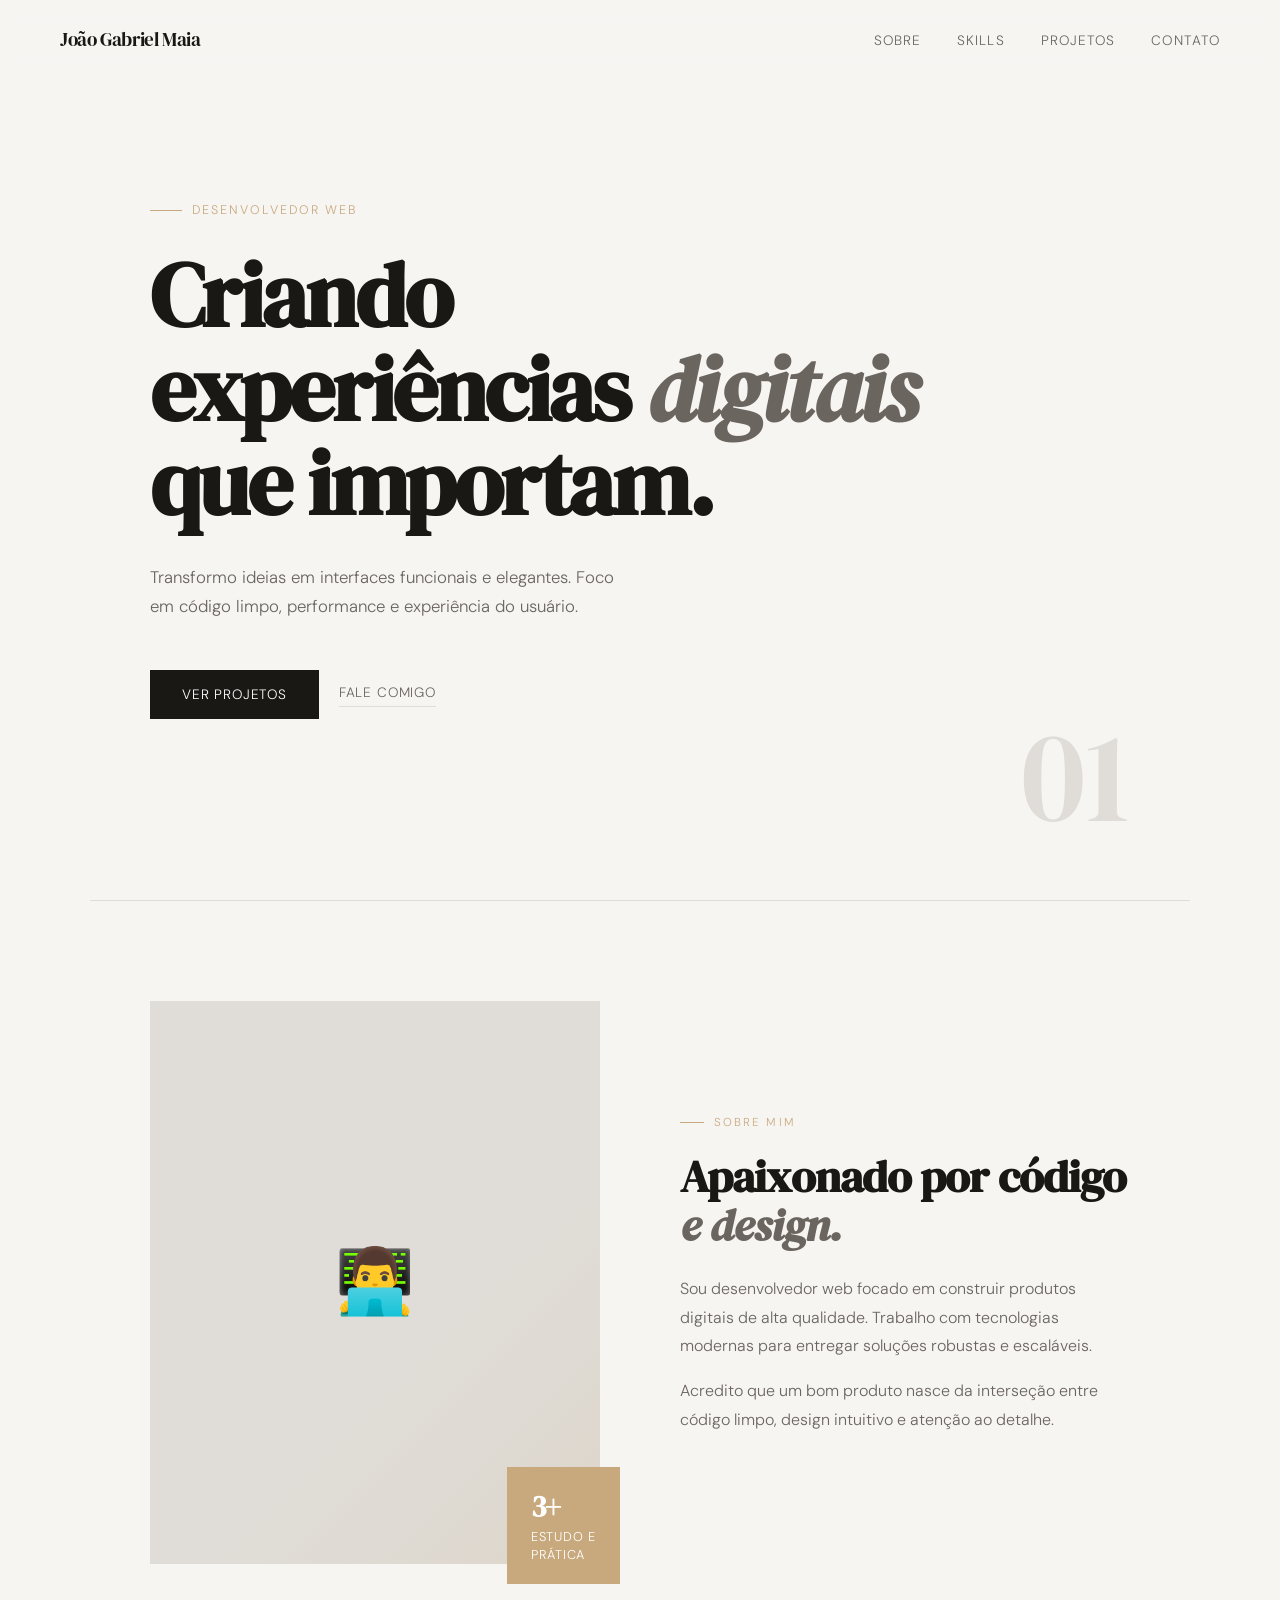
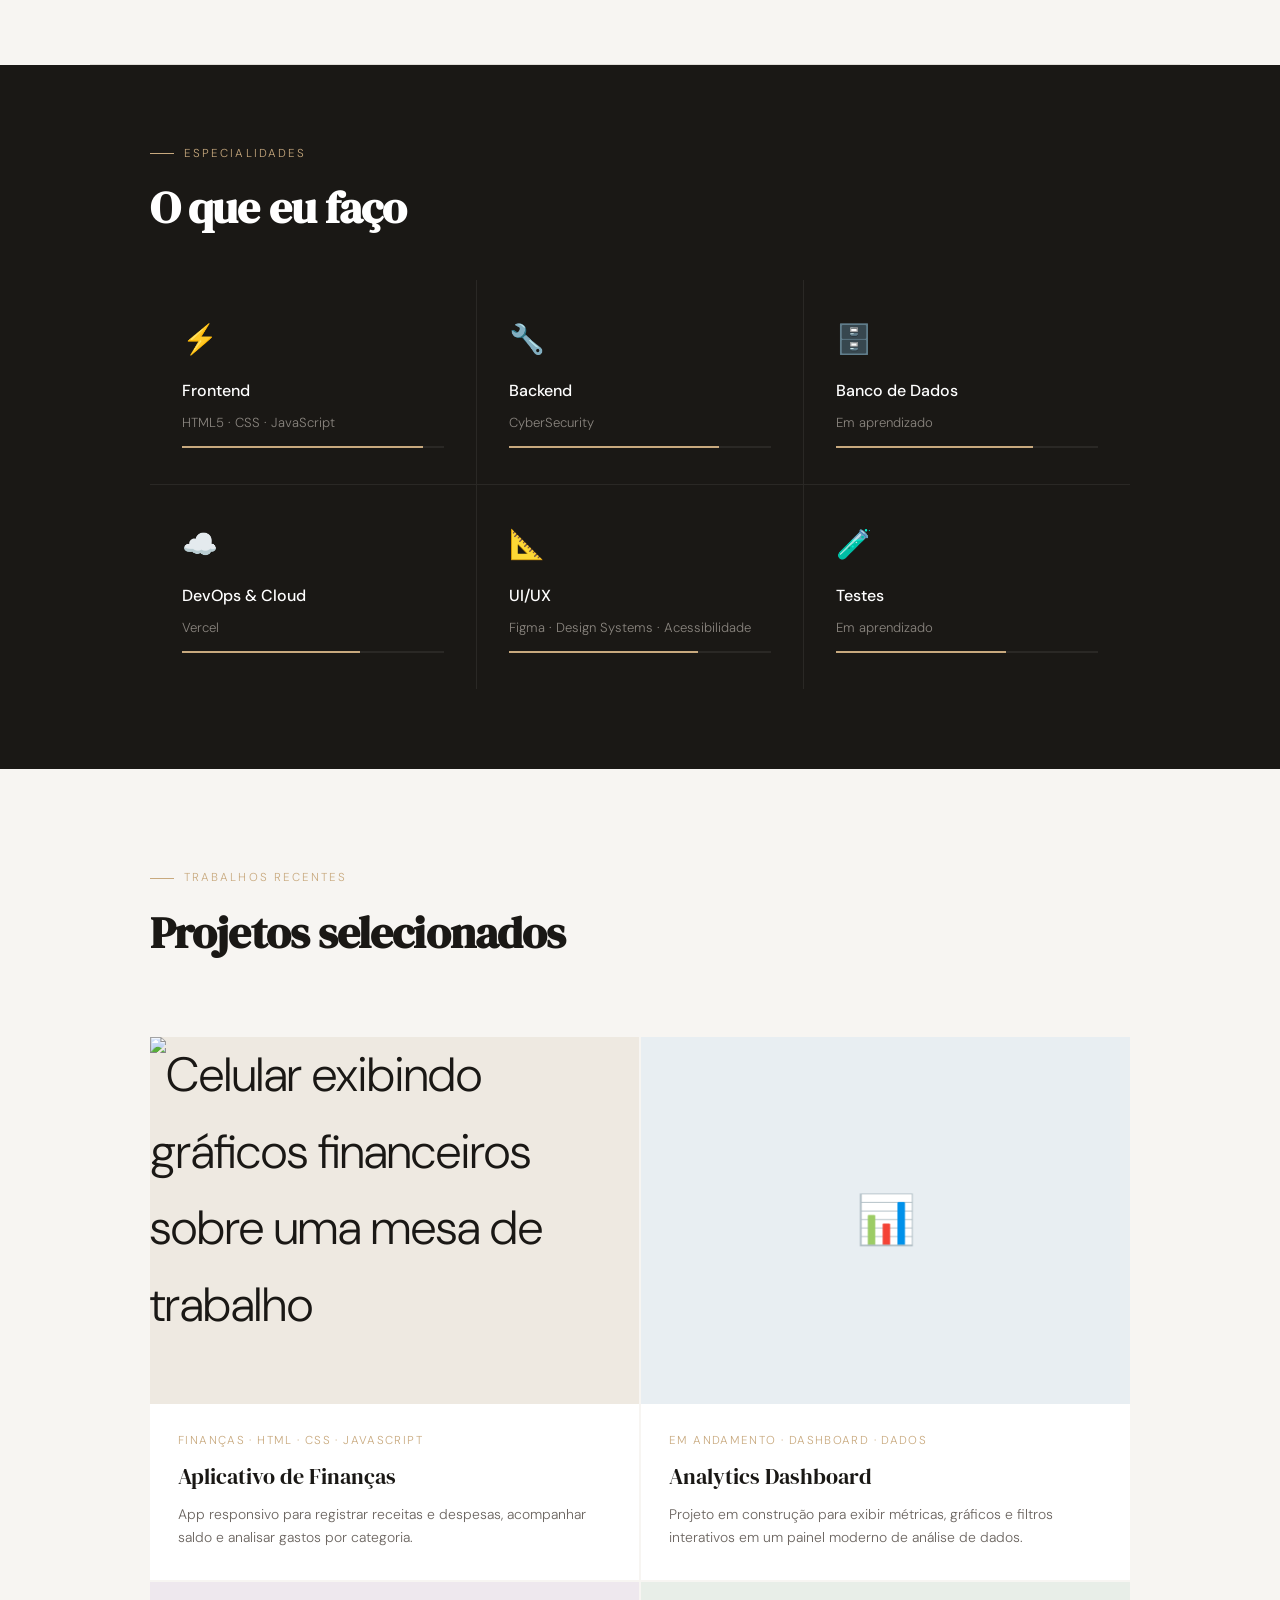
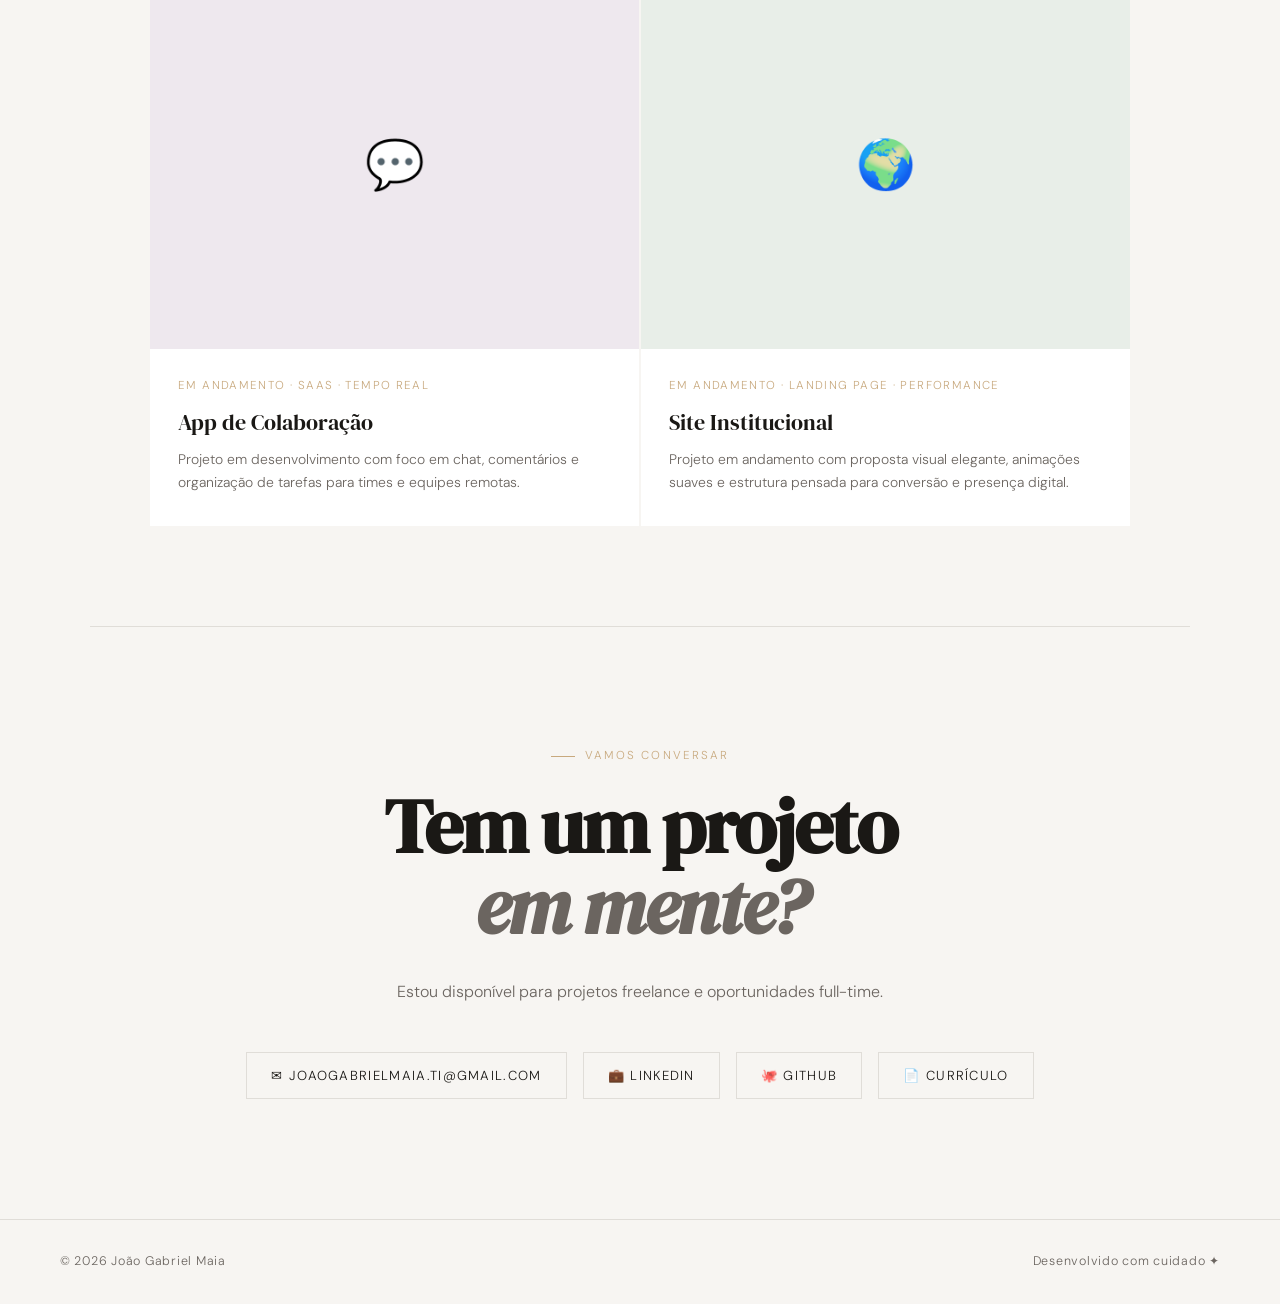
==== index.html @ ea2ab2f4 "Sync about badge wording on homepage" ====
<!DOCTYPE html>
<html lang="pt-BR">
<head>
  <meta charset="UTF-8" />
  <meta name="viewport" content="width=device-width, initial-scale=1.0" />
  <meta name="description" content="Portfólio de João Gabriel Maia — Desenvolvedor Web" />
  <title>Portfólio — João Gabriel Maia</title>

  <link
    href="https://fonts.googleapis.com/css2?family=DM+Serif+Display:ital@0;1&family=DM+Sans:wght@300;400;500&display=swap"
    rel="stylesheet"
  />

  <link rel="stylesheet" href="files/style.css" />
</head>
<body>
  <nav id="navbar">
    <div class="nav-logo">João Gabriel Maia</div>
    <ul class="nav-links">
      <li><a href="#sobre">Sobre</a></li>
      <li><a href="#skills">Skills</a></li>
      <li><a href="#projetos">Projetos</a></li>
      <li><a href="#contato">Contato</a></li>
    </ul>
  </nav>

  <section id="hero">
    <div class="hero-tag">Desenvolvedor Web</div>

    <h1 class="hero-title">
      Criando<br />
      experiências <em>digitais</em><br />
      que importam.
    </h1>

    <p class="hero-desc">
      Transformo ideias em interfaces funcionais e elegantes.
      Foco em código limpo, performance e experiência do usuário.
    </p>

    <div class="hero-cta">
      <a href="#projetos" class="btn-primary">Ver projetos</a>
      <a href="#contato" class="btn-ghost">Fale comigo</a>
    </div>

    <div class="hero-number">01</div>
  </section>

  <div class="divider"></div>

  <section id="sobre">
    <div class="about-img-wrap reveal">
      <div class="about-img-placeholder">👨‍💻</div>
      <div class="about-badge">
        <strong>3+</strong>
        Estudo e<br />prática
      </div>
    </div>

    <div class="about-content">
      <div class="section-label reveal">Sobre mim</div>

      <h2 class="section-title reveal">
        Apaixonado por código<br />
        <em>e design.</em>
      </h2>

      <p class="about-text reveal">
        Sou desenvolvedor web focado em construir produtos digitais de alta qualidade.
        Trabalho com tecnologias modernas para entregar soluções robustas e escaláveis.
      </p>

      <p class="about-text reveal">
        Acredito que um bom produto nasce da interseção entre código limpo,
        design intuitivo e atenção ao detalhe.
      </p>
    </div>
  </section>

  <div class="divider"></div>

  <div id="skills">
    <div class="inner">
      <div class="section-label reveal">Especialidades</div>
      <h2 class="section-title reveal">O que eu faço</h2>

      <div class="skills-grid reveal">
        <div class="skill-item">
          <div class="skill-icon">⚡</div>
          <div class="skill-name">Frontend</div>
          <div class="skill-list">HTML5 · CSS · JavaScript</div>
          <div class="skill-bar-wrap">
            <div class="skill-bar" style="width: 0%" data-width="92%"></div>
          </div>
        </div>

        <div class="skill-item">
          <div class="skill-icon">🔧</div>
          <div class="skill-name">Backend</div>
          <div class="skill-list">CyberSecurity</div>
          <div class="skill-bar-wrap">
            <div class="skill-bar" style="width: 0%" data-width="80%"></div>
          </div>
        </div>

        <div class="skill-item">
          <div class="skill-icon">🗄️</div>
          <div class="skill-name">Banco de Dados</div>
          <div class="skill-list">Em aprendizado</div>
          <div class="skill-bar-wrap">
            <div class="skill-bar" style="width: 0%" data-width="75%"></div>
          </div>
        </div>

        <div class="skill-item">
          <div class="skill-icon">☁️</div>
          <div class="skill-name">DevOps & Cloud</div>
          <div class="skill-list">Vercel</div>
          <div class="skill-bar-wrap">
            <div class="skill-bar" style="width: 0%" data-width="68%"></div>
          </div>
        </div>

        <div class="skill-item">
          <div class="skill-icon">📐</div>
          <div class="skill-name">UI/UX</div>
          <div class="skill-list">Figma · Design Systems · Acessibilidade</div>
          <div class="skill-bar-wrap">
            <div class="skill-bar" style="width: 0%" data-width="72%"></div>
          </div>
        </div>

        <div class="skill-item">
          <div class="skill-icon">🧪</div>
          <div class="skill-name">Testes</div>
          <div class="skill-list">Em aprendizado</div>
          <div class="skill-bar-wrap">
            <div class="skill-bar" style="width: 0%" data-width="65%"></div>
          </div>
        </div>
      </div>
    </div>
  </div>

  <section id="projetos">
    <div class="projects-header">
      <div>
        <div class="section-label reveal">Trabalhos recentes</div>
        <h2 class="section-title reveal">Projetos selecionados</h2>
      </div>
    </div>

    <div class="projects-grid">
      <a
        class="project-card reveal"
        href="https://joaogbmaia.github.io/controle-financeiro/"
        target="_blank"
        rel="noopener noreferrer"
        aria-label="Abrir o Aplicativo de Finanças"
      >
        <div class="project-thumb project-thumb-photo" style="background: #EEE9E1;">
          <img
            src="https://images.pexels.com/photos/7873554/pexels-photo-7873554.jpeg?auto=compress&cs=tinysrgb&w=1200"
            alt="Celular exibindo gráficos financeiros sobre uma mesa de trabalho"
            loading="lazy"
          />
          <div class="project-overlay"><span>Ver projeto →</span></div>
        </div>
        <div class="project-info">
          <div class="project-tag">Finanças · HTML · CSS · JavaScript</div>
          <div class="project-name">Aplicativo de Finanças</div>
          <p class="project-desc">
            App responsivo para registrar receitas e despesas,
            acompanhar saldo e analisar gastos por categoria.
          </p>
        </div>
      </a>

      <div class="project-card reveal" aria-label="Projeto em andamento: Analytics Dashboard">
        <div class="project-thumb" style="background: #E8EEF2;">
          📊
          <div class="project-overlay"><span>Em andamento</span></div>
        </div>
        <div class="project-info">
          <div class="project-tag">Em andamento · Dashboard · Dados</div>
          <div class="project-name">Analytics Dashboard</div>
          <p class="project-desc">
            Projeto em construção para exibir métricas, gráficos e filtros interativos
            em um painel moderno de análise de dados.
          </p>
        </div>
      </div>

      <div class="project-card reveal" aria-label="Projeto em andamento: App de Colaboração">
        <div class="project-thumb" style="background: #EEE8EE;">
          💬
          <div class="project-overlay"><span>Em andamento</span></div>
        </div>
        <div class="project-info">
          <div class="project-tag">Em andamento · SaaS · Tempo real</div>
          <div class="project-name">App de Colaboração</div>
          <p class="project-desc">
            Projeto em desenvolvimento com foco em chat, comentários e organização
            de tarefas para times e equipes remotas.
          </p>
        </div>
      </div>

      <div class="project-card reveal" aria-label="Projeto em andamento: Site Institucional">
        <div class="project-thumb" style="background: #E8EEE8;">
          🌍
          <div class="project-overlay"><span>Em andamento</span></div>
        </div>
        <div class="project-info">
          <div class="project-tag">Em andamento · Landing Page · Performance</div>
          <div class="project-name">Site Institucional</div>
          <p class="project-desc">
            Projeto em andamento com proposta visual elegante, animações suaves
            e estrutura pensada para conversão e presença digital.
          </p>
        </div>
      </div>
    </div>
  </section>

  <div class="divider"></div>

  <section id="contato">
    <p class="section-label reveal" style="justify-content: center;">Vamos conversar</p>

    <h2 class="contact-big reveal">
      Tem um projeto<br /><em>em mente?</em>
    </h2>

    <p class="contact-sub reveal">
      Estou disponível para projetos freelance e oportunidades full-time.
    </p>

    <div class="contact-links reveal">
      <a href="mailto:joaogabrielmaia.ti@gmail.com" class="contact-link">✉ joaogabrielmaia.ti@gmail.com</a>
      <a href="#" class="contact-link">💼 LinkedIn</a>
      <a href="#" class="contact-link">🐙 GitHub</a>
      <a href="#" class="contact-link">📄 Currículo</a>
    </div>
  </section>

  <footer>
    <span>© 2026 João Gabriel Maia</span>
    <span>Desenvolvido com cuidado ✦</span>
  </footer>

  <script src="files/script.js"></script>
</body>
</html>
---- files/style.css ----
*,
*::before,
*::after {
  box-sizing: border-box;
  margin: 0;
  padding: 0;
}

:root {
  --bg: #F7F5F2;
  --ink: #1A1815;
  --ink-soft: #6B6560;
  --accent: #C8A97E;
  --line: #E0DDD8;
  --white: #FFFFFF;
}

html {
  scroll-behavior: smooth;
}

body {
  background: var(--bg);
  color: var(--ink);
  font-family: 'DM Sans', sans-serif;
  font-weight: 300;
  line-height: 1.6;
  overflow-x: hidden;
}

section {
  padding: 100px 60px;
  max-width: 1100px;
  margin: 0 auto;
}

.divider {
  width: 100%;
  height: 1px;
  background: var(--line);
  max-width: 1100px;
  margin: 0 auto;
}

.section-label {
  font-size: 0.72rem;
  letter-spacing: 0.18em;
  text-transform: uppercase;
  color: var(--accent);
  margin-bottom: 20px;
  display: flex;
  align-items: center;
  gap: 10px;
}

.section-label::before {
  content: '';
  display: block;
  width: 24px;
  height: 1px;
  background: var(--accent);
}

h2.section-title {
  font-family: 'DM Serif Display', serif;
  font-size: clamp(2rem, 3.5vw, 3rem);
  line-height: 1.1;
  letter-spacing: -0.02em;
  margin-bottom: 24px;
}

h2.section-title em {
  font-style: italic;
  color: var(--ink-soft);
}

nav {
  position: fixed;
  top: 0;
  left: 0;
  right: 0;
  z-index: 100;
  display: flex;
  justify-content: space-between;
  align-items: center;
  padding: 24px 60px;
  background: rgba(247, 245, 242, 0.85);
  backdrop-filter: blur(12px);
  border-bottom: 1px solid transparent;
  transition: border-color 0.3s;
}

nav.scrolled {
  border-color: var(--line);
}

.nav-logo {
  font-family: 'DM Serif Display', serif;
  font-size: 1.2rem;
  letter-spacing: -0.02em;
}

.nav-links {
  display: flex;
  gap: 36px;
  list-style: none;
}

.nav-links a {
  text-decoration: none;
  color: var(--ink-soft);
  font-size: 0.85rem;
  letter-spacing: 0.08em;
  text-transform: uppercase;
  transition: color 0.2s;
}

.nav-links a:hover {
  color: var(--ink);
}

#hero {
  min-height: 100vh;
  display: flex;
  flex-direction: column;
  justify-content: center;
  padding-top: 120px;
  position: relative;
}

.hero-tag {
  font-size: 0.78rem;
  letter-spacing: 0.16em;
  text-transform: uppercase;
  color: var(--accent);
  margin-bottom: 28px;
  display: flex;
  align-items: center;
  gap: 10px;
  opacity: 0;
  animation: fadeUp 0.6s 0.2s forwards;
}

.hero-tag::before {
  content: '';
  display: block;
  width: 32px;
  height: 1px;
  background: var(--accent);
}

h1.hero-title {
  font-family: 'DM Serif Display', serif;
  font-size: clamp(3.2rem, 7vw, 6.5rem);
  line-height: 1.05;
  letter-spacing: -0.03em;
  margin-bottom: 32px;
  opacity: 0;
  animation: fadeUp 0.7s 0.35s forwards;
}

h1.hero-title em {
  font-style: italic;
  color: var(--ink-soft);
}

.hero-desc {
  max-width: 480px;
  font-size: 1.05rem;
  color: var(--ink-soft);
  line-height: 1.75;
  opacity: 0;
  animation: fadeUp 0.7s 0.5s forwards;
}

.hero-cta {
  margin-top: 48px;
  display: flex;
  gap: 20px;
  align-items: center;
  opacity: 0;
  animation: fadeUp 0.7s 0.65s forwards;
}

.btn-primary {
  background: var(--ink);
  color: var(--white);
  padding: 14px 32px;
  border: none;
  cursor: pointer;
  font-family: 'DM Sans', sans-serif;
  font-size: 0.85rem;
  letter-spacing: 0.06em;
  text-transform: uppercase;
  text-decoration: none;
  display: inline-block;
  transition: background 0.2s, transform 0.2s;
}

.btn-primary:hover {
  background: var(--accent);
  transform: translateY(-2px);
}

.btn-ghost {
  color: var(--ink-soft);
  font-size: 0.85rem;
  letter-spacing: 0.06em;
  text-transform: uppercase;
  text-decoration: none;
  border-bottom: 1px solid var(--line);
  padding-bottom: 2px;
  transition: color 0.2s, border-color 0.2s;
}

.btn-ghost:hover {
  color: var(--ink);
  border-color: var(--ink);
}

.hero-number {
  position: absolute;
  right: 60px;
  bottom: 60px;
  font-family: 'DM Serif Display', serif;
  font-size: 8rem;
  color: var(--line);
  line-height: 1;
  user-select: none;
  opacity: 0;
  animation: fadeIn 1s 1s forwards;
}

#sobre {
  display: grid;
  grid-template-columns: 1fr 1fr;
  gap: 80px;
  align-items: center;
}

.about-img-wrap {
  position: relative;
}

.about-img-placeholder {
  width: 100%;
  aspect-ratio: 4 / 5;
  background: var(--line);
  display: flex;
  align-items: center;
  justify-content: center;
  font-size: 4rem;
  color: var(--ink-soft);
  position: relative;
  overflow: hidden;
}

.about-img-placeholder::after {
  content: '';
  position: absolute;
  inset: 0;
  background: linear-gradient(135deg, transparent 60%, rgba(200, 169, 126, 0.15));
}

.about-badge {
  position: absolute;
  bottom: -20px;
  right: -20px;
  background: var(--accent);
  color: var(--white);
  padding: 20px 24px;
  font-size: 0.8rem;
  letter-spacing: 0.06em;
  text-transform: uppercase;
  line-height: 1.4;
}

.about-badge strong {
  display: block;
  font-size: 1.8rem;
  font-family: 'DM Serif Display', serif;
  letter-spacing: -0.02em;
}

.about-text {
  color: var(--ink-soft);
  line-height: 1.8;
  margin-bottom: 16px;
}

#skills {
  background: var(--ink);
  color: var(--white);
  max-width: 100%;
  padding: 80px 0;
}

#skills .inner {
  max-width: 1100px;
  margin: 0 auto;
  padding: 0 60px;
}

#skills .section-label {
  color: var(--accent);
}

#skills .section-title {
  color: var(--white);
}

.skills-grid {
  display: grid;
  grid-template-columns: repeat(3, 1fr);
  gap: 1px;
  margin-top: 48px;
  background: #2a2825;
}

.skill-item {
  background: var(--ink);
  padding: 36px 32px;
  transition: background 0.2s;
}

.skill-item:hover {
  background: #242220;
}

.skill-icon {
  font-size: 1.8rem;
  margin-bottom: 16px;
}

.skill-name {
  font-size: 1rem;
  font-weight: 500;
  margin-bottom: 8px;
}

.skill-list {
  font-size: 0.82rem;
  color: #8a857f;
  line-height: 1.7;
}

.skill-bar-wrap {
  margin-top: 12px;
  height: 2px;
  background: #2a2825;
}

.skill-bar {
  height: 100%;
  background: var(--accent);
  transition: width 1s ease;
}

.projects-header {
  display: flex;
  justify-content: space-between;
  align-items: flex-end;
  margin-bottom: 56px;
}

.projects-grid {
  display: grid;
  grid-template-columns: repeat(2, 1fr);
  gap: 2px;
}

.project-card {
  background: var(--white);
  position: relative;
  overflow: hidden;
  cursor: pointer;
  color: inherit;
  display: block;
  text-decoration: none;
}

.project-thumb {
  aspect-ratio: 4 / 3;
  display: flex;
  align-items: center;
  justify-content: center;
  font-size: 3rem;
  overflow: hidden;
  position: relative;
  transition: transform 0.5s ease;
}

.project-thumb img {
  width: 100%;
  height: 100%;
  object-fit: cover;
  display: block;
}

.project-thumb-photo {
  background: #d9d0c2;
}

.project-card:hover .project-thumb {
  transform: scale(1.03);
}

.project-overlay {
  position: absolute;
  inset: 0;
  background: rgba(26, 24, 21, 0.7);
  display: flex;
  align-items: center;
  justify-content: center;
  opacity: 0;
  transition: opacity 0.3s;
}

.project-card:hover .project-overlay {
  opacity: 1;
}

.project-overlay span {
  color: var(--white);
  font-size: 0.8rem;
  letter-spacing: 0.12em;
  text-transform: uppercase;
  border: 1px solid rgba(255, 255, 255, 0.4);
  padding: 10px 20px;
}

.project-info {
  padding: 28px 28px 32px;
}

.project-tag {
  font-size: 0.72rem;
  letter-spacing: 0.12em;
  text-transform: uppercase;
  color: var(--accent);
  margin-bottom: 10px;
}

.project-name {
  font-family: 'DM Serif Display', serif;
  font-size: 1.35rem;
  margin-bottom: 8px;
}

.project-desc {
  font-size: 0.87rem;
  color: var(--ink-soft);
  line-height: 1.65;
}

#contato {
  text-align: center;
  padding: 120px 60px;
}

.contact-big {
  font-family: 'DM Serif Display', serif;
  font-size: clamp(2.5rem, 6vw, 5.5rem);
  line-height: 1.05;
  letter-spacing: -0.03em;
  margin-bottom: 32px;
}

.contact-big em {
  font-style: italic;
  color: var(--ink-soft);
}

.contact-sub {
  color: var(--ink-soft);
  font-size: 1rem;
  margin-bottom: 48px;
}

.contact-links {
  display: flex;
  justify-content: center;
  gap: 16px;
  flex-wrap: wrap;
}

.contact-link {
  color: var(--ink);
  text-decoration: none;
  font-size: 0.82rem;
  letter-spacing: 0.1em;
  text-transform: uppercase;
  padding: 12px 24px;
  border: 1px solid var(--line);
  transition: all 0.2s;
}

.contact-link:hover {
  background: var(--ink);
  color: var(--white);
  border-color: var(--ink);
}

footer {
  border-top: 1px solid var(--line);
  padding: 32px 60px;
  display: flex;
  justify-content: space-between;
  align-items: center;
  font-size: 0.78rem;
  color: var(--ink-soft);
  letter-spacing: 0.06em;
}

@keyframes fadeUp {
  from { opacity: 0; transform: translateY(24px); }
  to { opacity: 1; transform: translateY(0); }
}

@keyframes fadeIn {
  from { opacity: 0; }
  to { opacity: 1; }
}

.reveal {
  opacity: 0;
  transform: translateY(32px);
  transition: opacity 0.7s ease, transform 0.7s ease;
}

.reveal.visible {
  opacity: 1;
  transform: translateY(0);
}

@media (max-width: 768px) {
  nav {
    padding: 20px 24px;
  }

  .nav-links {
    display: none;
  }

  section {
    padding: 80px 24px;
  }

  #sobre {
    grid-template-columns: 1fr;
    gap: 40px;
  }

  .skills-grid {
    grid-template-columns: 1fr 1fr;
  }

  .projects-grid {
    grid-template-columns: 1fr;
  }

  .hero-number {
    display: none;
  }

  footer {
    flex-direction: column;
    gap: 12px;
    padding: 24px;
    text-align: center;
  }
}
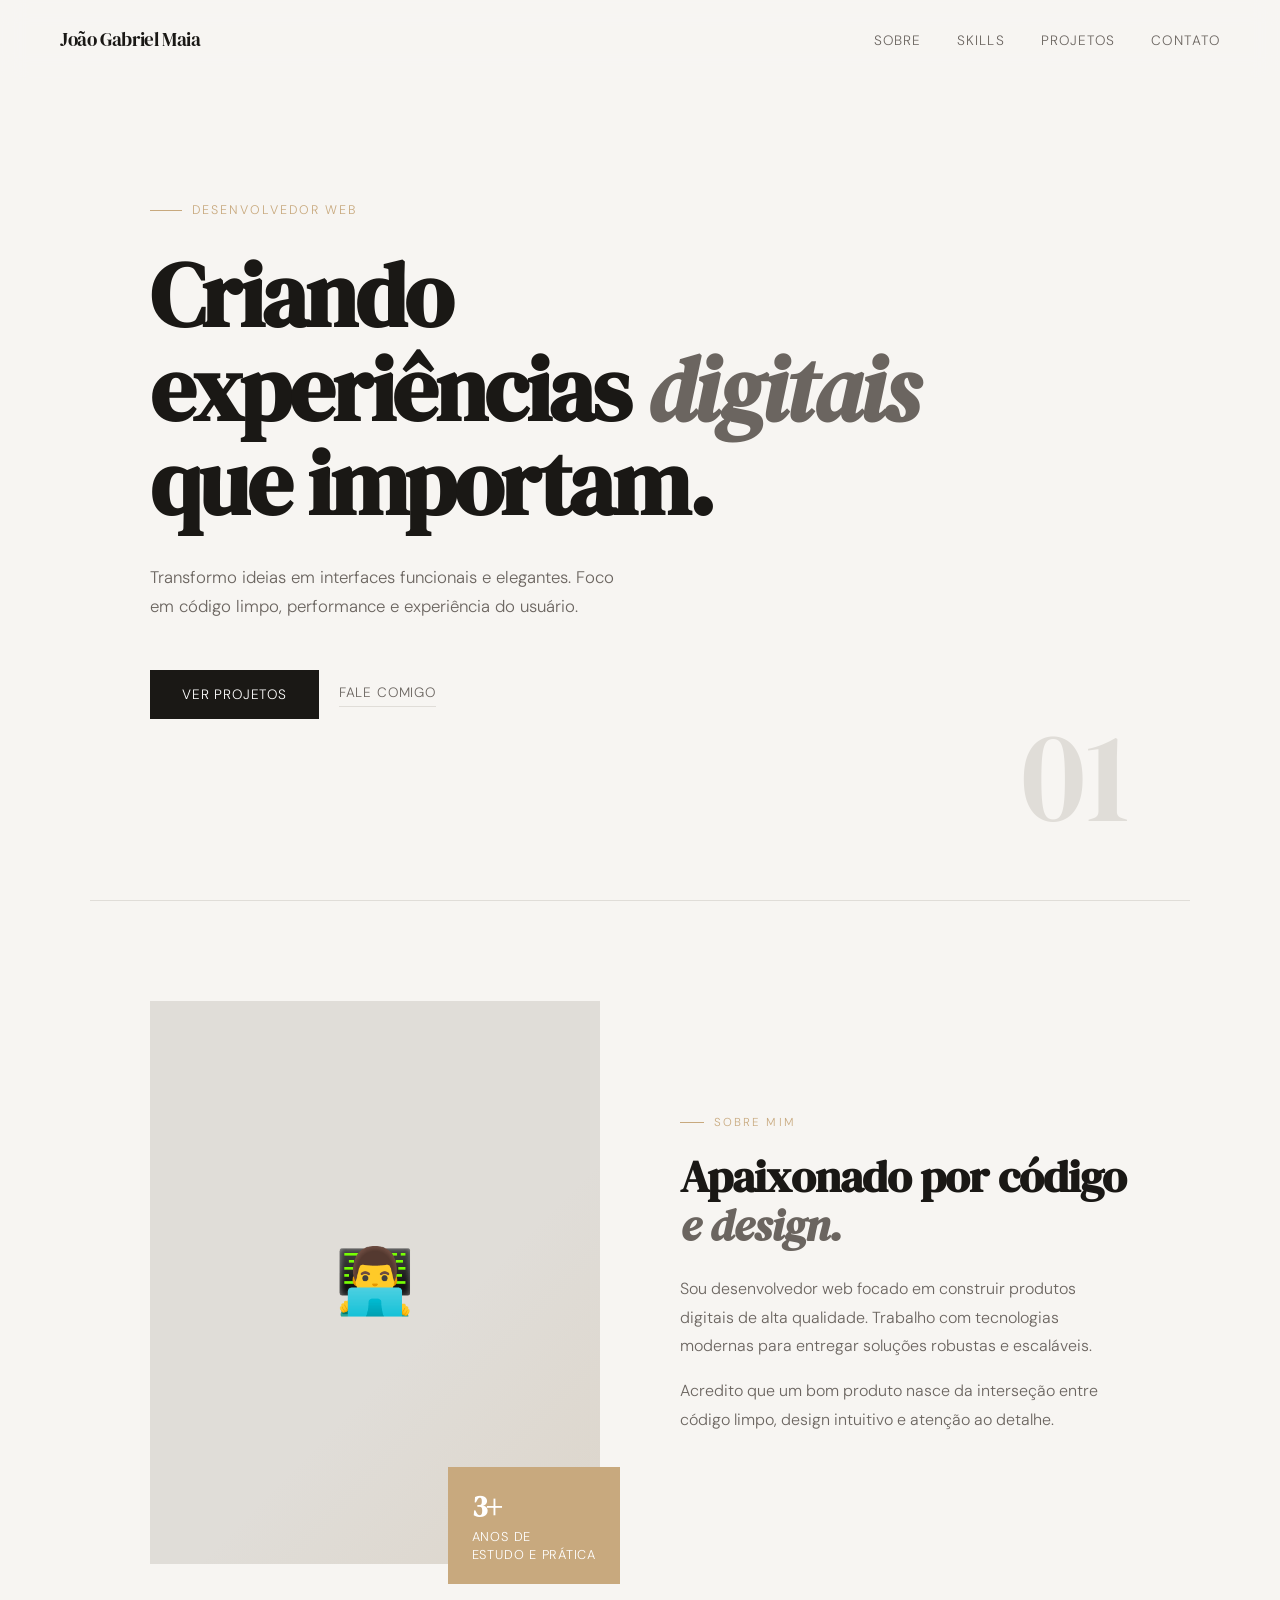
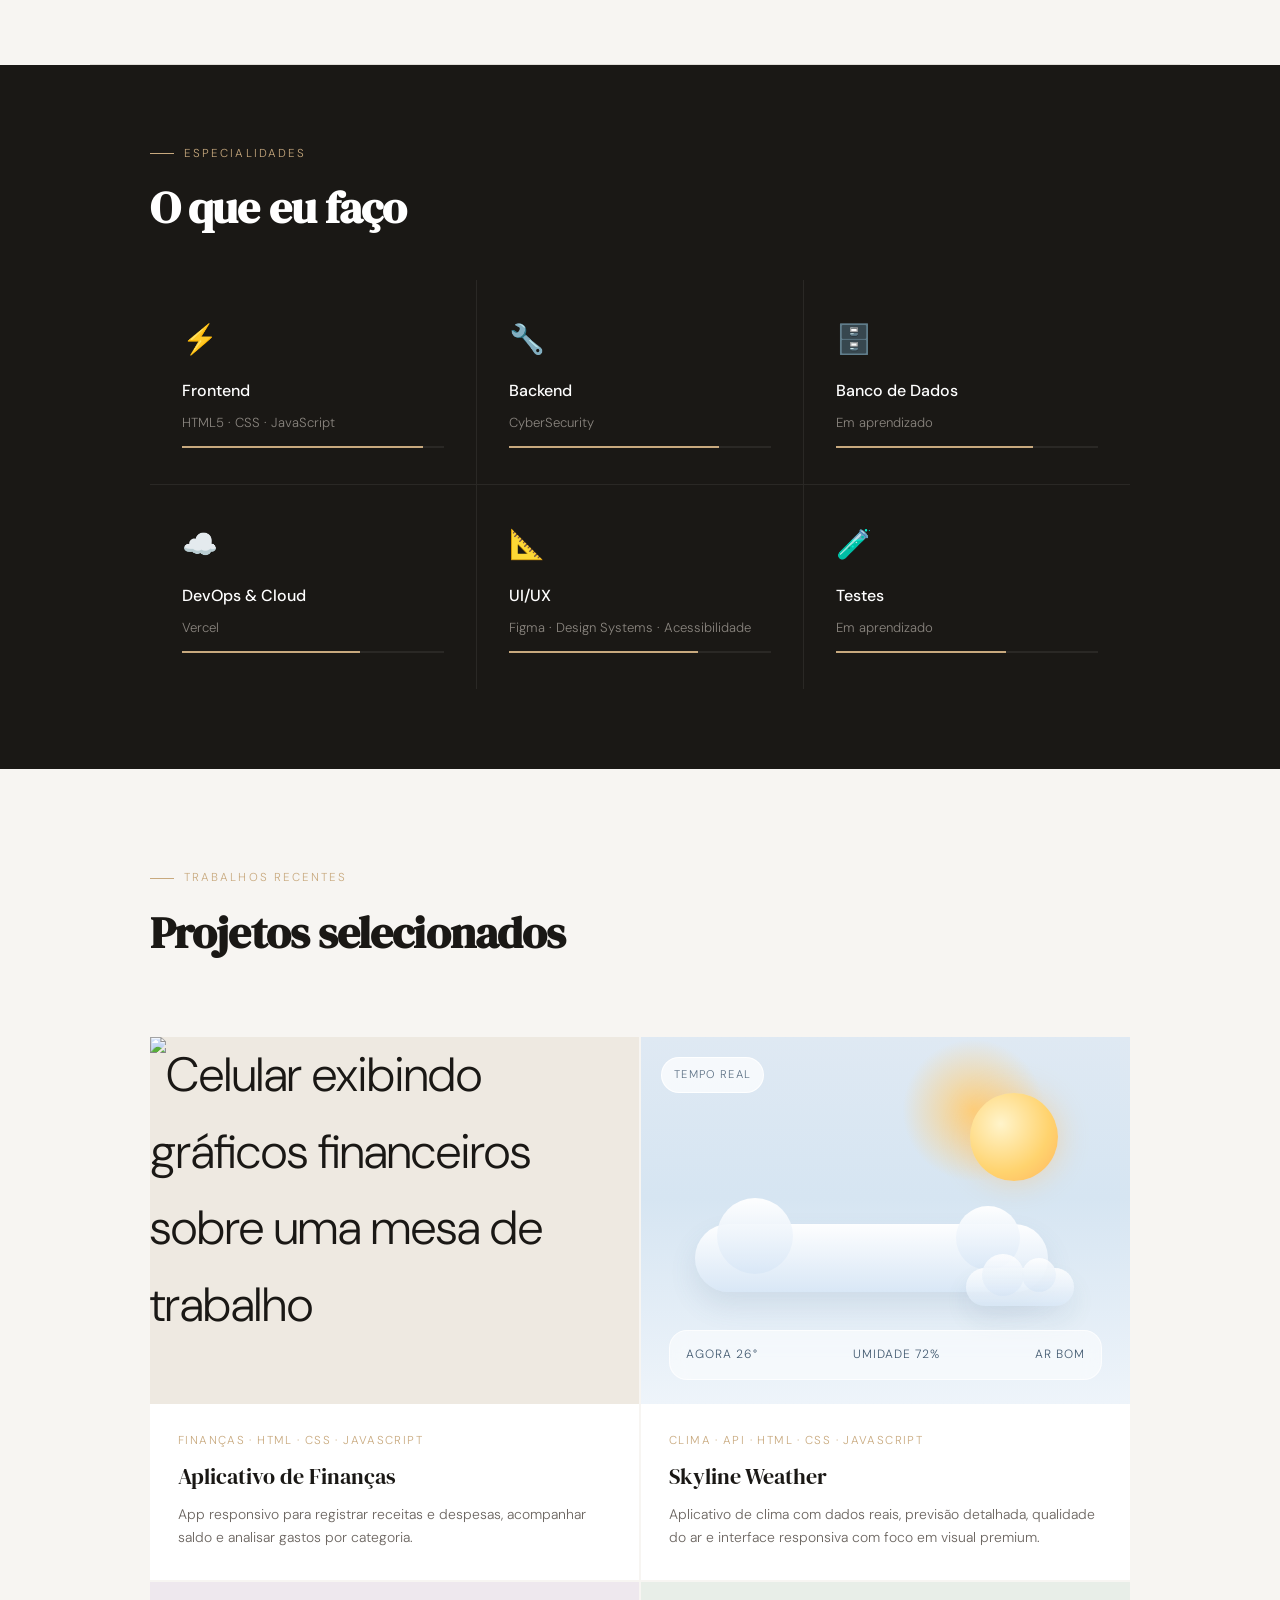
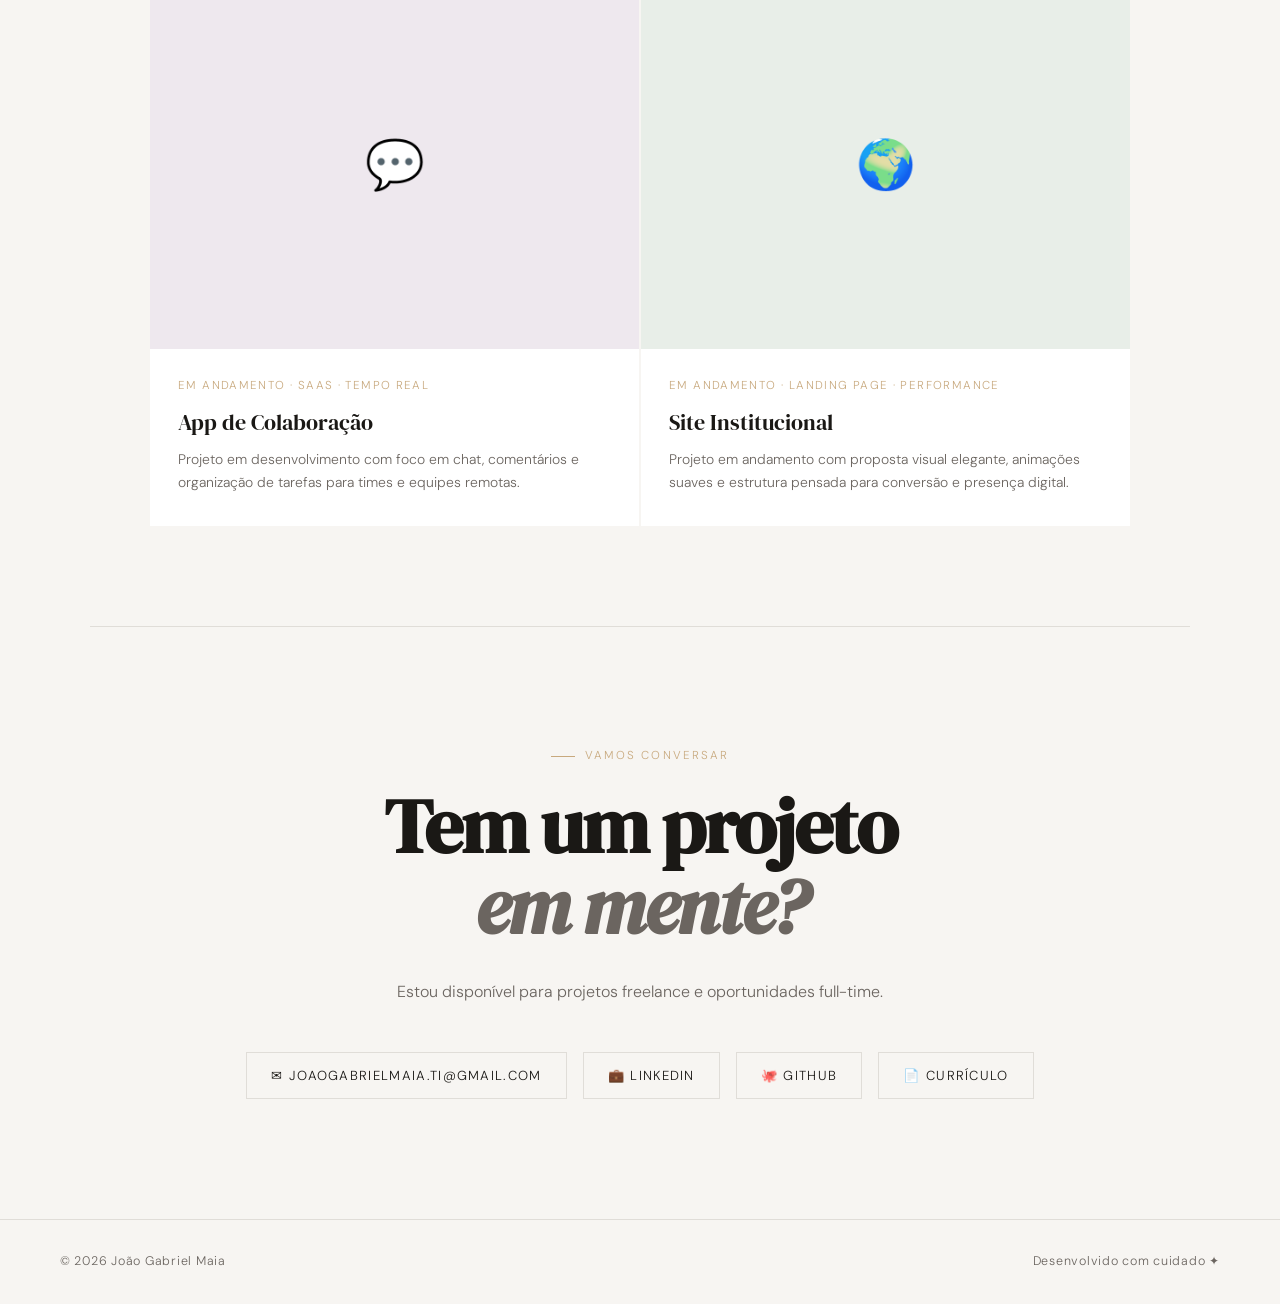
==== commit 926123f8: "feat: replace dashboard project with weather app" ====
--- a/index.html
+++ b/index.html
@@ -53,7 +53,7 @@
       <div class="about-img-placeholder">👨‍💻</div>
       <div class="about-badge">
         <strong>3+</strong>
-        Estudo e<br />prática
+        Anos de<br />estudo e prática
       </div>
     </div>
 
@@ -176,20 +176,36 @@
         </div>
       </a>
 
-      <div class="project-card reveal" aria-label="Projeto em andamento: Analytics Dashboard">
-        <div class="project-thumb" style="background: #E8EEF2;">
-          📊
-          <div class="project-overlay"><span>Em andamento</span></div>
-        </div>
-        <div class="project-info">
-          <div class="project-tag">Em andamento · Dashboard · Dados</div>
-          <div class="project-name">Analytics Dashboard</div>
-          <p class="project-desc">
-            Projeto em construção para exibir métricas, gráficos e filtros interativos
-            em um painel moderno de análise de dados.
-          </p>
-        </div>
-      </div>
+      <a
+        class="project-card reveal"
+        href="https://joaogbmaia.github.io/app-de-clima/"
+        target="_blank"
+        rel="noopener noreferrer"
+        aria-label="Abrir o Skyline Weather"
+      >
+        <div class="project-thumb project-thumb-weather">
+          <div class="weather-thumb-badge">Tempo real</div>
+          <div class="weather-thumb-scene" aria-hidden="true">
+            <div class="weather-thumb-sun"></div>
+            <div class="weather-thumb-cloud weather-thumb-cloud-lg"></div>
+            <div class="weather-thumb-cloud weather-thumb-cloud-sm"></div>
+            <div class="weather-thumb-forecast">
+              <span>Agora 26°</span>
+              <span>Umidade 72%</span>
+              <span>Ar bom</span>
+            </div>
+          </div>
+          <div class="project-overlay"><span>Ver projeto →</span></div>
+        </div>
+        <div class="project-info">
+          <div class="project-tag">Clima · API · HTML · CSS · JavaScript</div>
+          <div class="project-name">Skyline Weather</div>
+          <p class="project-desc">
+            Aplicativo de clima com dados reais, previsão detalhada,
+            qualidade do ar e interface responsiva com foco em visual premium.
+          </p>
+        </div>
+      </a>
 
       <div class="project-card reveal" aria-label="Projeto em andamento: App de Colaboração">
         <div class="project-thumb" style="background: #EEE8EE;">
--- a/files/style.css
+++ b/files/style.css
@@ -401,6 +401,125 @@
   background: #d9d0c2;
 }
 
+.project-thumb-weather {
+  background:
+    radial-gradient(circle at 68% 20%, rgba(255, 206, 120, 0.95), transparent 16%),
+    linear-gradient(180deg, #dfe9f3 0%, #d6e5f2 44%, #eef4fa 100%);
+  color: #18324a;
+}
+
+.weather-thumb-badge {
+  position: absolute;
+  top: 20px;
+  left: 20px;
+  z-index: 2;
+  padding: 8px 12px;
+  border-radius: 999px;
+  background: rgba(255, 255, 255, 0.72);
+  border: 1px solid rgba(255, 255, 255, 0.9);
+  color: #5d7185;
+  font-size: 0.7rem;
+  letter-spacing: 0.12em;
+  text-transform: uppercase;
+}
+
+.weather-thumb-scene {
+  position: relative;
+  width: 100%;
+  height: 100%;
+}
+
+.weather-thumb-sun {
+  position: absolute;
+  top: 56px;
+  right: 72px;
+  width: 88px;
+  height: 88px;
+  border-radius: 50%;
+  background: radial-gradient(circle at 35% 35%, #fff4cb 0%, #ffd36e 60%, #ffb45e 100%);
+  box-shadow: 0 0 30px rgba(255, 191, 97, 0.45);
+}
+
+.weather-thumb-cloud {
+  position: absolute;
+  background: linear-gradient(180deg, rgba(255, 255, 255, 0.96), rgba(215, 230, 246, 0.82));
+  border-radius: 999px;
+  box-shadow: 0 14px 28px rgba(70, 103, 140, 0.12);
+}
+
+.weather-thumb-cloud::before,
+.weather-thumb-cloud::after {
+  content: "";
+  position: absolute;
+  border-radius: 50%;
+  background: inherit;
+}
+
+.weather-thumb-cloud-lg {
+  left: 54px;
+  right: 82px;
+  bottom: 112px;
+  height: 68px;
+}
+
+.weather-thumb-cloud-lg::before {
+  width: 76px;
+  height: 76px;
+  left: 22px;
+  top: -26px;
+}
+
+.weather-thumb-cloud-lg::after {
+  width: 64px;
+  height: 64px;
+  right: 28px;
+  top: -18px;
+}
+
+.weather-thumb-cloud-sm {
+  right: 56px;
+  bottom: 98px;
+  width: 108px;
+  height: 38px;
+  opacity: 0.9;
+}
+
+.weather-thumb-cloud-sm::before {
+  width: 42px;
+  height: 42px;
+  left: 16px;
+  top: -14px;
+}
+
+.weather-thumb-cloud-sm::after {
+  width: 34px;
+  height: 34px;
+  right: 18px;
+  top: -10px;
+}
+
+.weather-thumb-forecast {
+  position: absolute;
+  left: 28px;
+  right: 28px;
+  bottom: 24px;
+  display: flex;
+  justify-content: space-between;
+  gap: 10px;
+  padding: 14px 16px;
+  border-radius: 18px;
+  background: rgba(255, 255, 255, 0.54);
+  backdrop-filter: blur(10px);
+  border: 1px solid rgba(255, 255, 255, 0.72);
+}
+
+.weather-thumb-forecast span {
+  font-size: 0.75rem;
+  letter-spacing: 0.08em;
+  text-transform: uppercase;
+  color: #425a70;
+}
+
 .project-card:hover .project-thumb {
   transform: scale(1.03);
 }
@@ -559,6 +678,31 @@
     grid-template-columns: 1fr;
   }
 
+  .weather-thumb-sun {
+    top: 48px;
+    right: 44px;
+    width: 74px;
+    height: 74px;
+  }
+
+  .weather-thumb-cloud-lg {
+    left: 24px;
+    right: 46px;
+    bottom: 92px;
+  }
+
+  .weather-thumb-cloud-sm {
+    right: 28px;
+    bottom: 80px;
+  }
+
+  .weather-thumb-forecast {
+    left: 18px;
+    right: 18px;
+    bottom: 18px;
+    flex-wrap: wrap;
+  }
+
   .hero-number {
     display: none;
   }
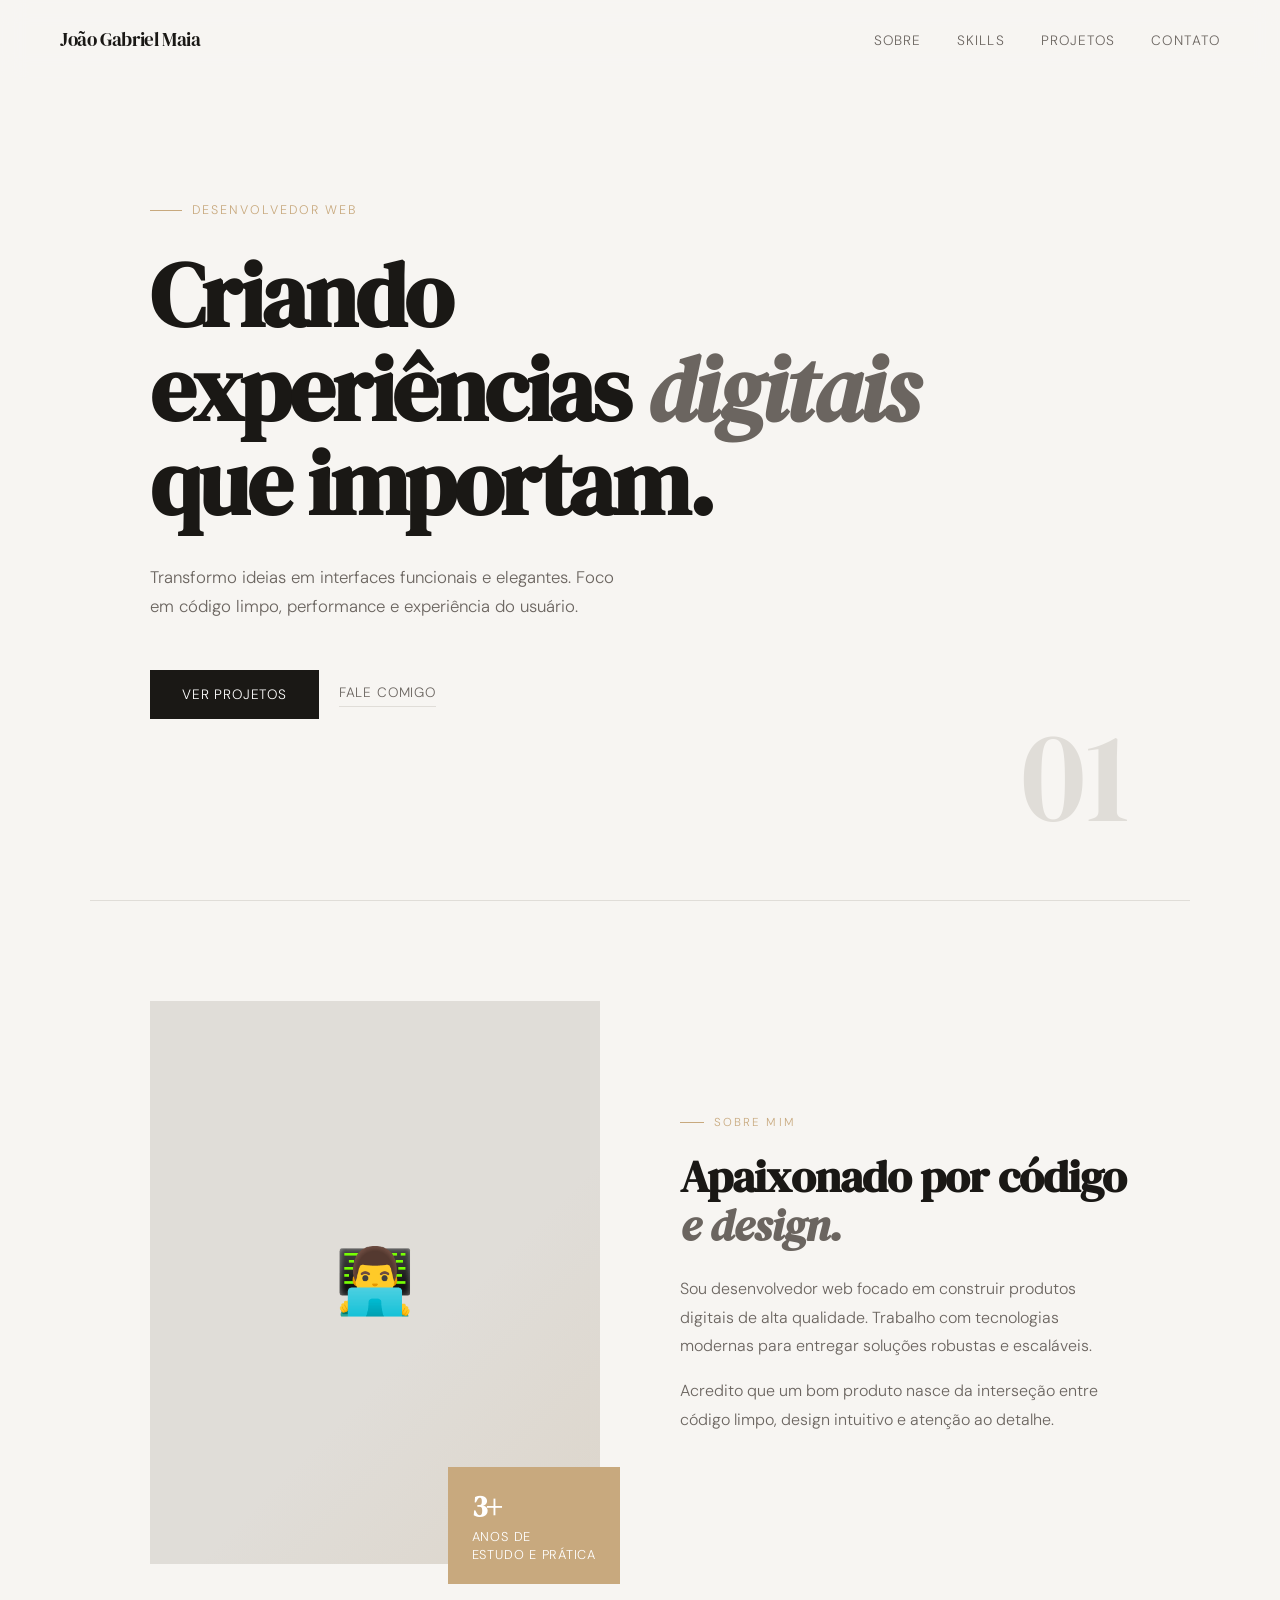
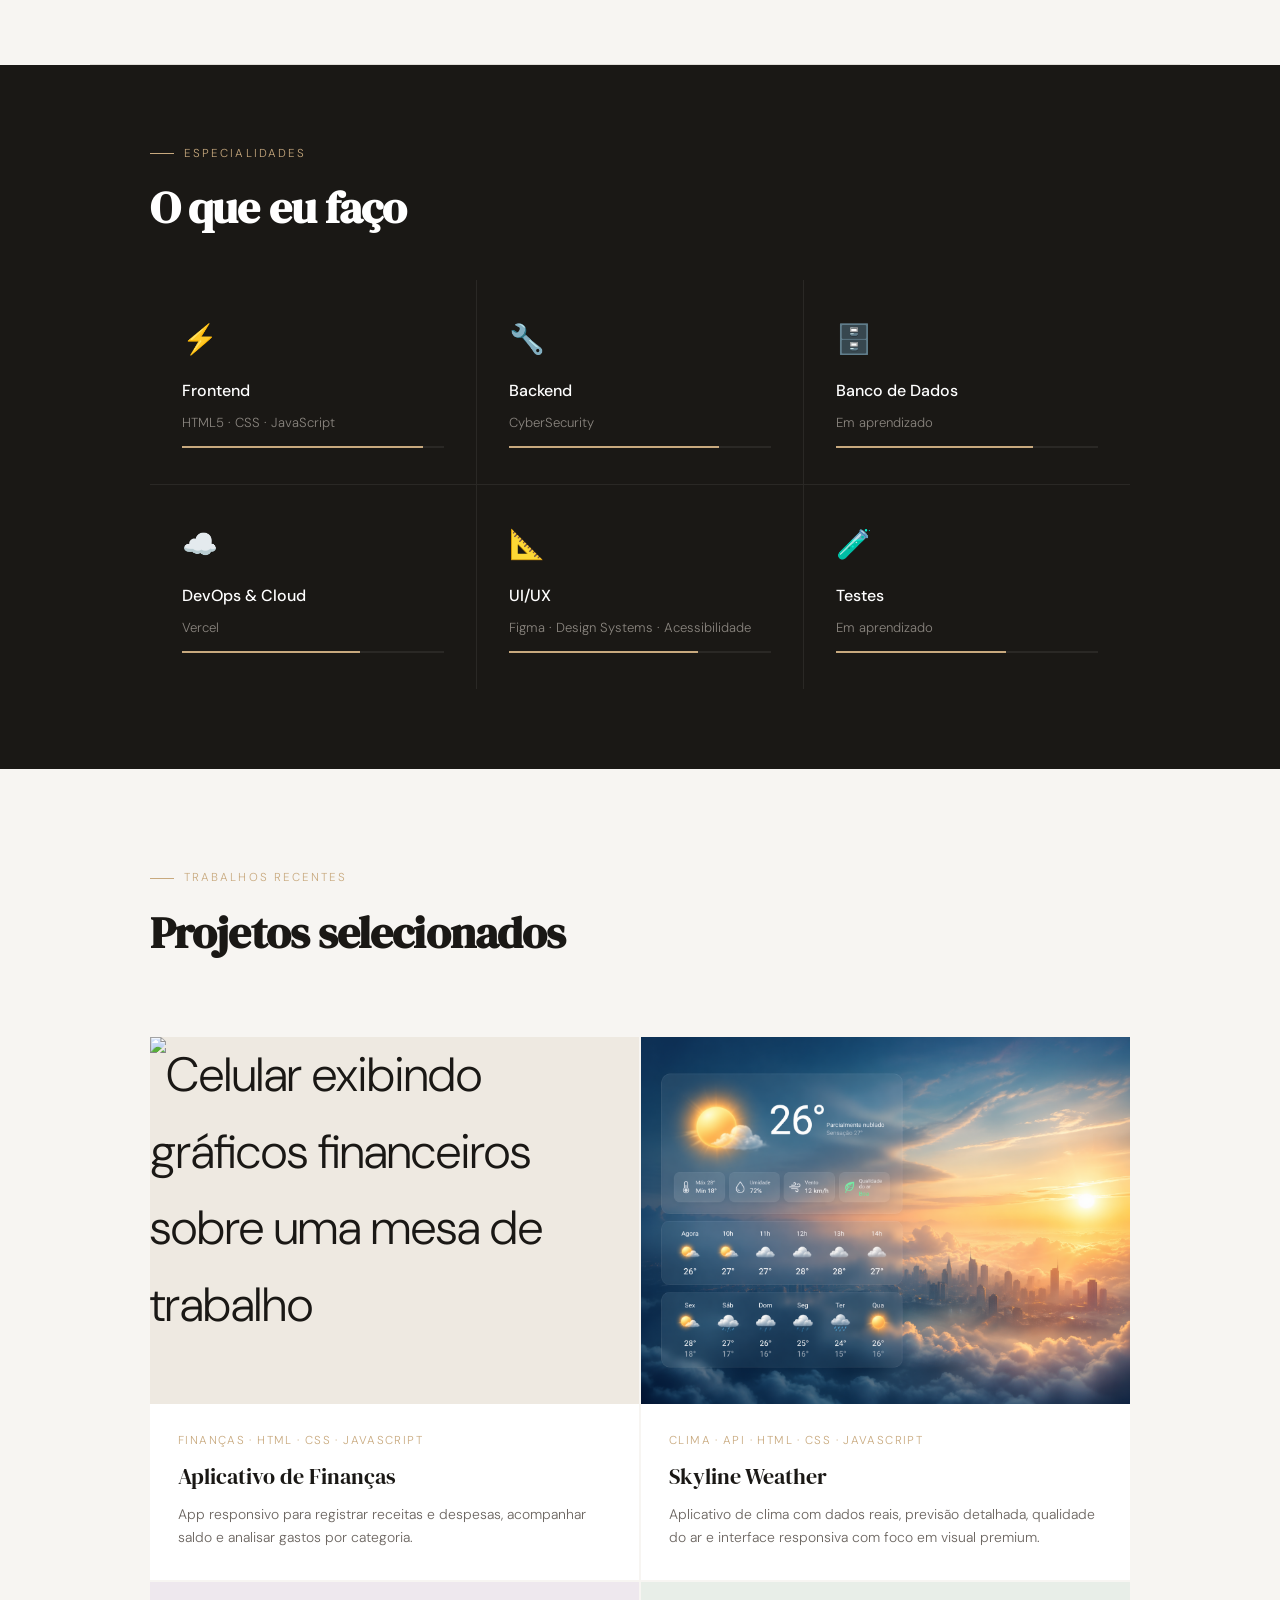
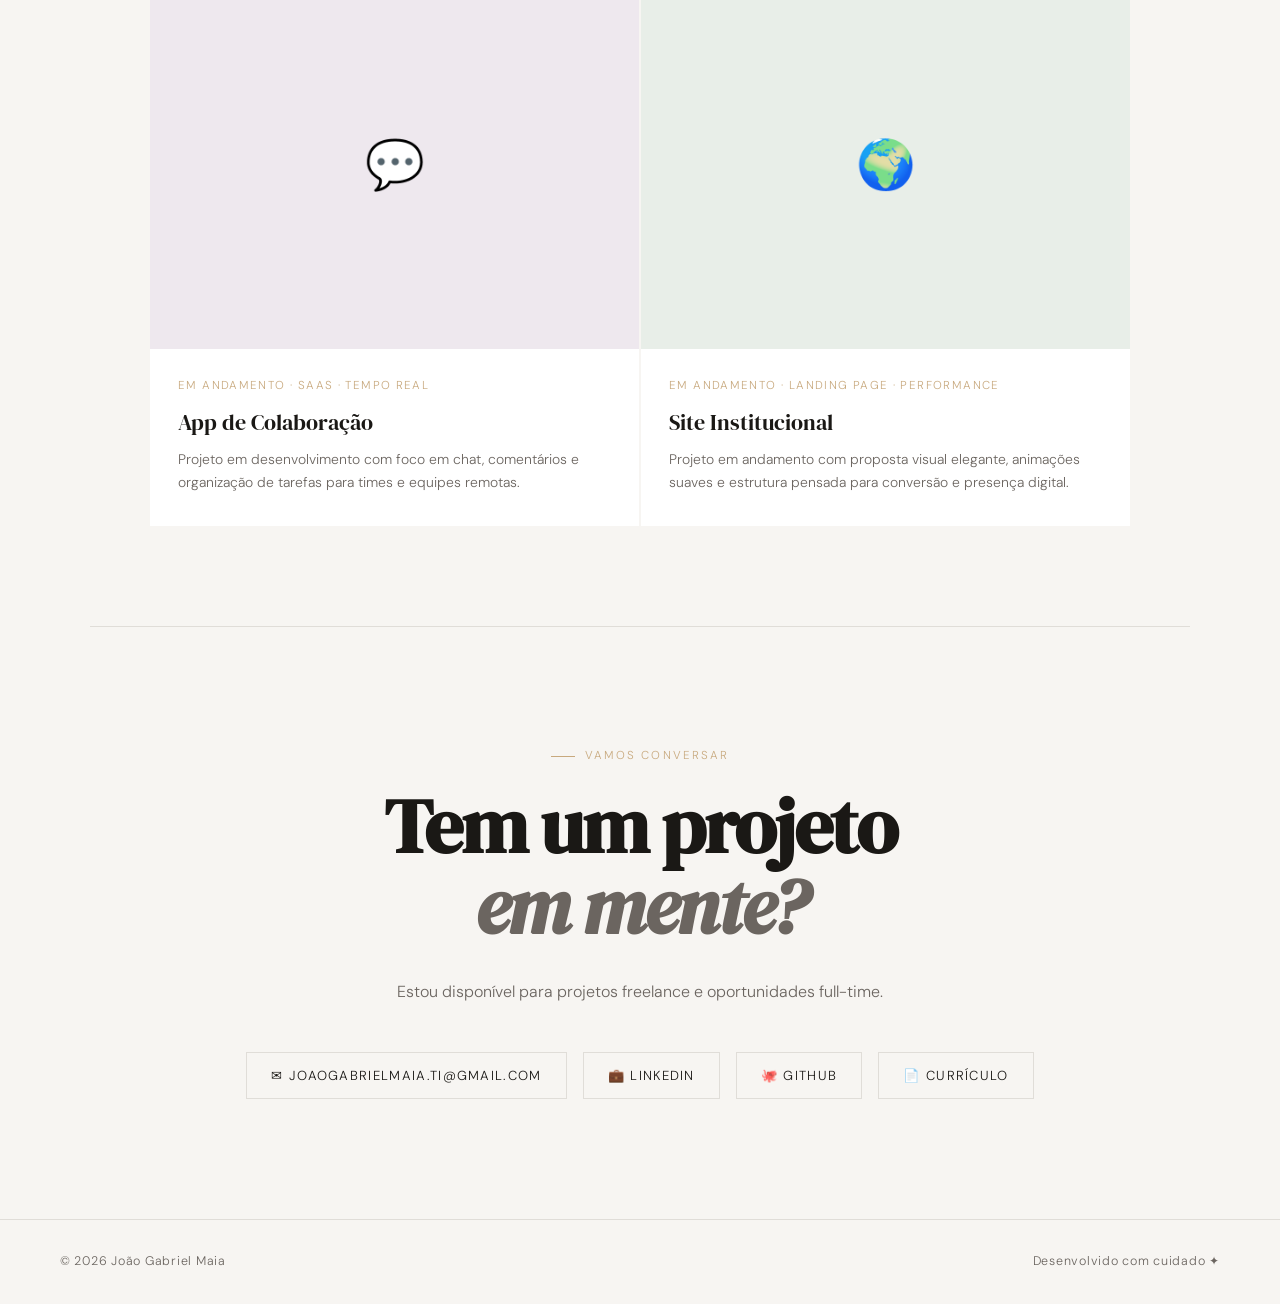
==== commit 7b4ef2a7: "fix: replace weather card artwork" ====
--- a/index.html
+++ b/index.html
@@ -184,17 +184,11 @@
         aria-label="Abrir o Skyline Weather"
       >
         <div class="project-thumb project-thumb-weather">
-          <div class="weather-thumb-badge">Tempo real</div>
-          <div class="weather-thumb-scene" aria-hidden="true">
-            <div class="weather-thumb-sun"></div>
-            <div class="weather-thumb-cloud weather-thumb-cloud-lg"></div>
-            <div class="weather-thumb-cloud weather-thumb-cloud-sm"></div>
-            <div class="weather-thumb-forecast">
-              <span>Agora 26°</span>
-              <span>Umidade 72%</span>
-              <span>Ar bom</span>
-            </div>
-          </div>
+          <img
+            src="files/skyline-weather-thumb.png"
+            alt="Arte do aplicativo Skyline Weather com atmosfera de amanhecer e interface climatica"
+            loading="lazy"
+          />
           <div class="project-overlay"><span>Ver projeto →</span></div>
         </div>
         <div class="project-info">
--- a/files/style.css
+++ b/files/style.css
@@ -402,122 +402,7 @@
 }
 
 .project-thumb-weather {
-  background:
-    radial-gradient(circle at 68% 20%, rgba(255, 206, 120, 0.95), transparent 16%),
-    linear-gradient(180deg, #dfe9f3 0%, #d6e5f2 44%, #eef4fa 100%);
-  color: #18324a;
-}
-
-.weather-thumb-badge {
-  position: absolute;
-  top: 20px;
-  left: 20px;
-  z-index: 2;
-  padding: 8px 12px;
-  border-radius: 999px;
-  background: rgba(255, 255, 255, 0.72);
-  border: 1px solid rgba(255, 255, 255, 0.9);
-  color: #5d7185;
-  font-size: 0.7rem;
-  letter-spacing: 0.12em;
-  text-transform: uppercase;
-}
-
-.weather-thumb-scene {
-  position: relative;
-  width: 100%;
-  height: 100%;
-}
-
-.weather-thumb-sun {
-  position: absolute;
-  top: 56px;
-  right: 72px;
-  width: 88px;
-  height: 88px;
-  border-radius: 50%;
-  background: radial-gradient(circle at 35% 35%, #fff4cb 0%, #ffd36e 60%, #ffb45e 100%);
-  box-shadow: 0 0 30px rgba(255, 191, 97, 0.45);
-}
-
-.weather-thumb-cloud {
-  position: absolute;
-  background: linear-gradient(180deg, rgba(255, 255, 255, 0.96), rgba(215, 230, 246, 0.82));
-  border-radius: 999px;
-  box-shadow: 0 14px 28px rgba(70, 103, 140, 0.12);
-}
-
-.weather-thumb-cloud::before,
-.weather-thumb-cloud::after {
-  content: "";
-  position: absolute;
-  border-radius: 50%;
-  background: inherit;
-}
-
-.weather-thumb-cloud-lg {
-  left: 54px;
-  right: 82px;
-  bottom: 112px;
-  height: 68px;
-}
-
-.weather-thumb-cloud-lg::before {
-  width: 76px;
-  height: 76px;
-  left: 22px;
-  top: -26px;
-}
-
-.weather-thumb-cloud-lg::after {
-  width: 64px;
-  height: 64px;
-  right: 28px;
-  top: -18px;
-}
-
-.weather-thumb-cloud-sm {
-  right: 56px;
-  bottom: 98px;
-  width: 108px;
-  height: 38px;
-  opacity: 0.9;
-}
-
-.weather-thumb-cloud-sm::before {
-  width: 42px;
-  height: 42px;
-  left: 16px;
-  top: -14px;
-}
-
-.weather-thumb-cloud-sm::after {
-  width: 34px;
-  height: 34px;
-  right: 18px;
-  top: -10px;
-}
-
-.weather-thumb-forecast {
-  position: absolute;
-  left: 28px;
-  right: 28px;
-  bottom: 24px;
-  display: flex;
-  justify-content: space-between;
-  gap: 10px;
-  padding: 14px 16px;
-  border-radius: 18px;
-  background: rgba(255, 255, 255, 0.54);
-  backdrop-filter: blur(10px);
-  border: 1px solid rgba(255, 255, 255, 0.72);
-}
-
-.weather-thumb-forecast span {
-  font-size: 0.75rem;
-  letter-spacing: 0.08em;
-  text-transform: uppercase;
-  color: #425a70;
+  background: #dfe7f0;
 }
 
 .project-card:hover .project-thumb {
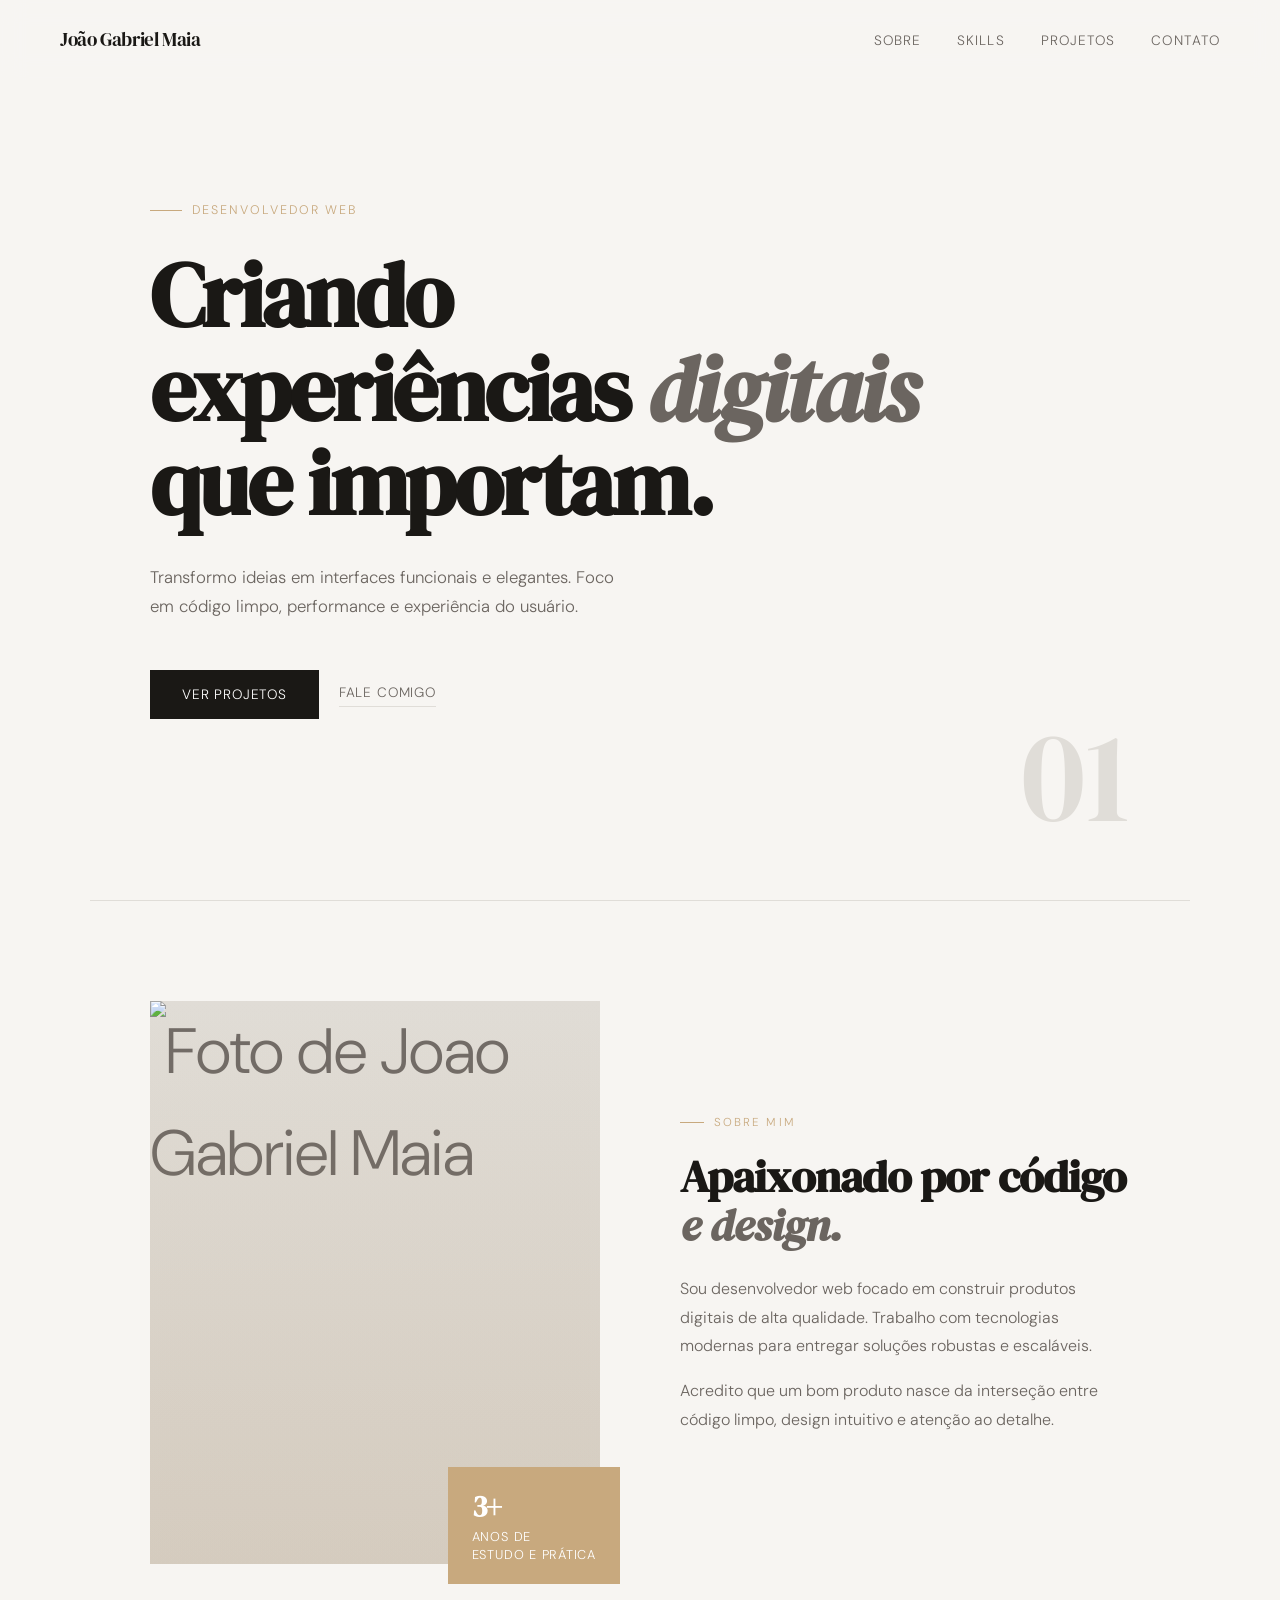
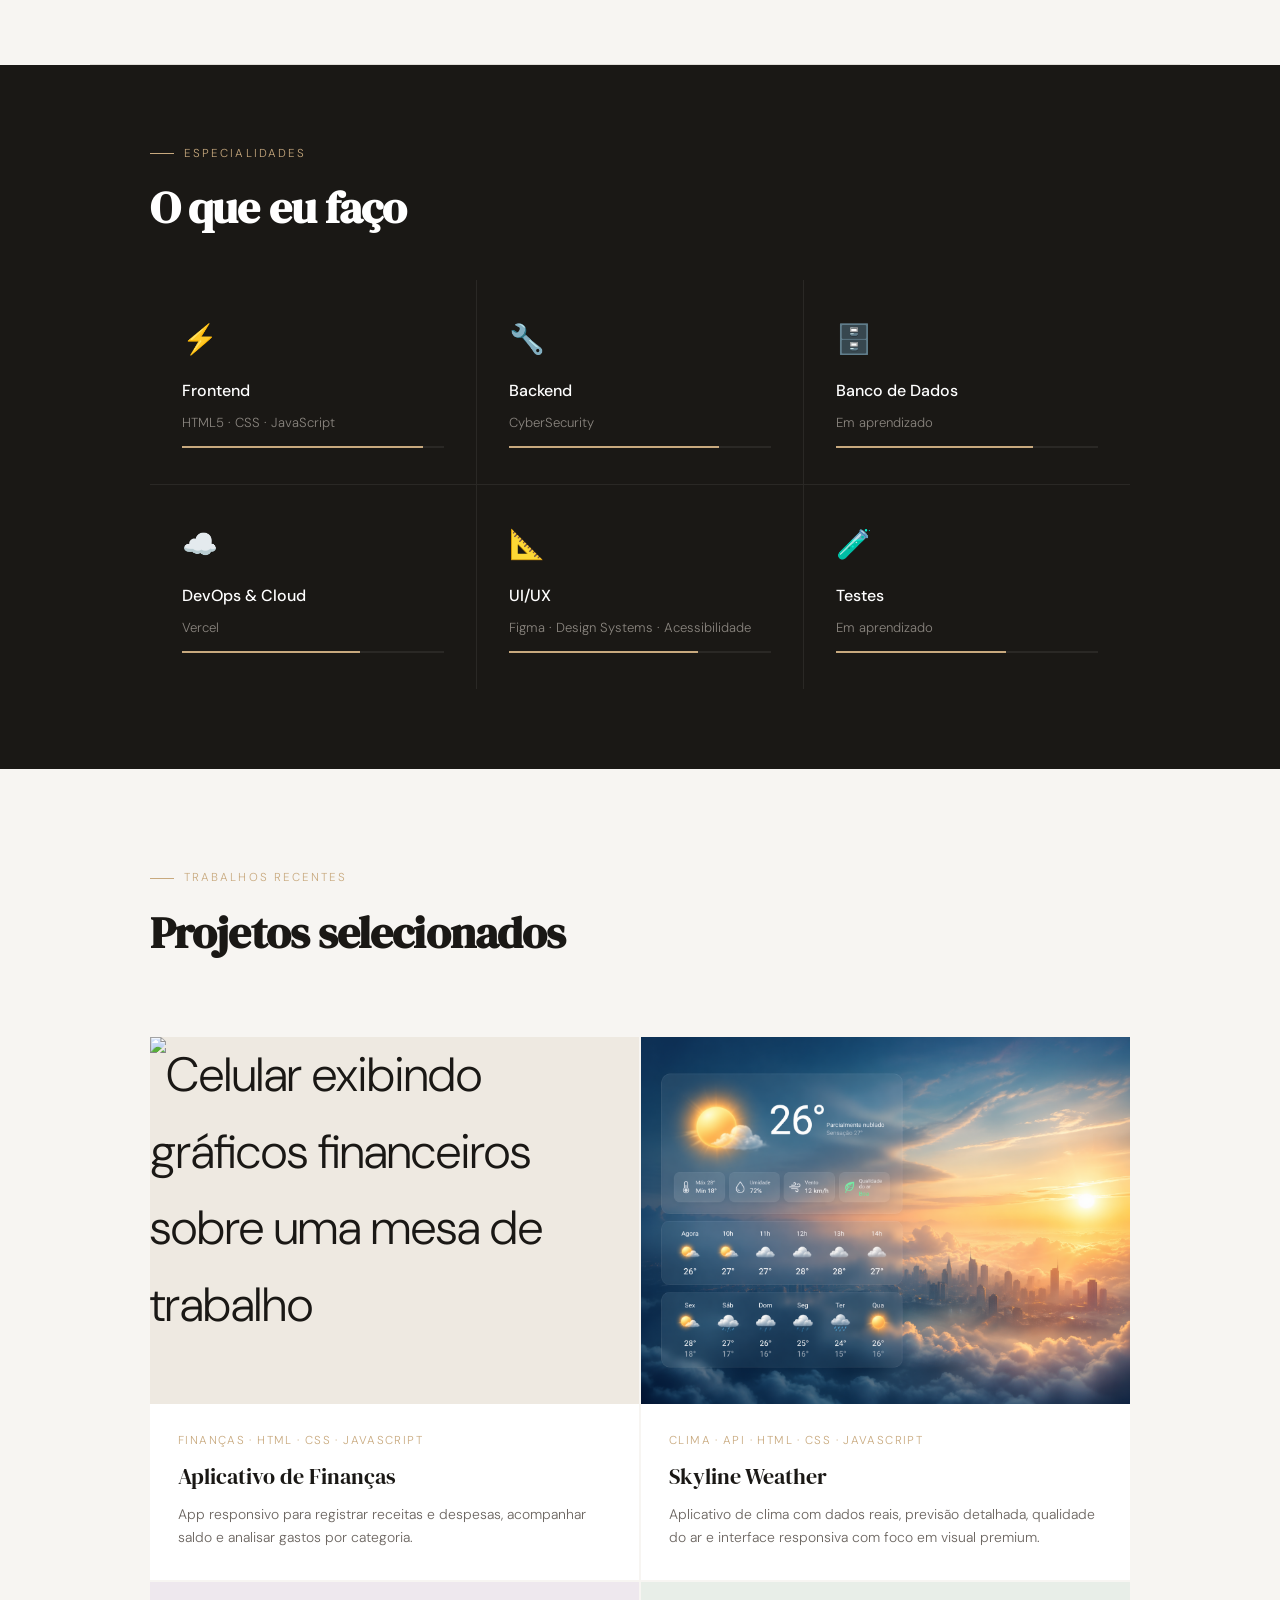
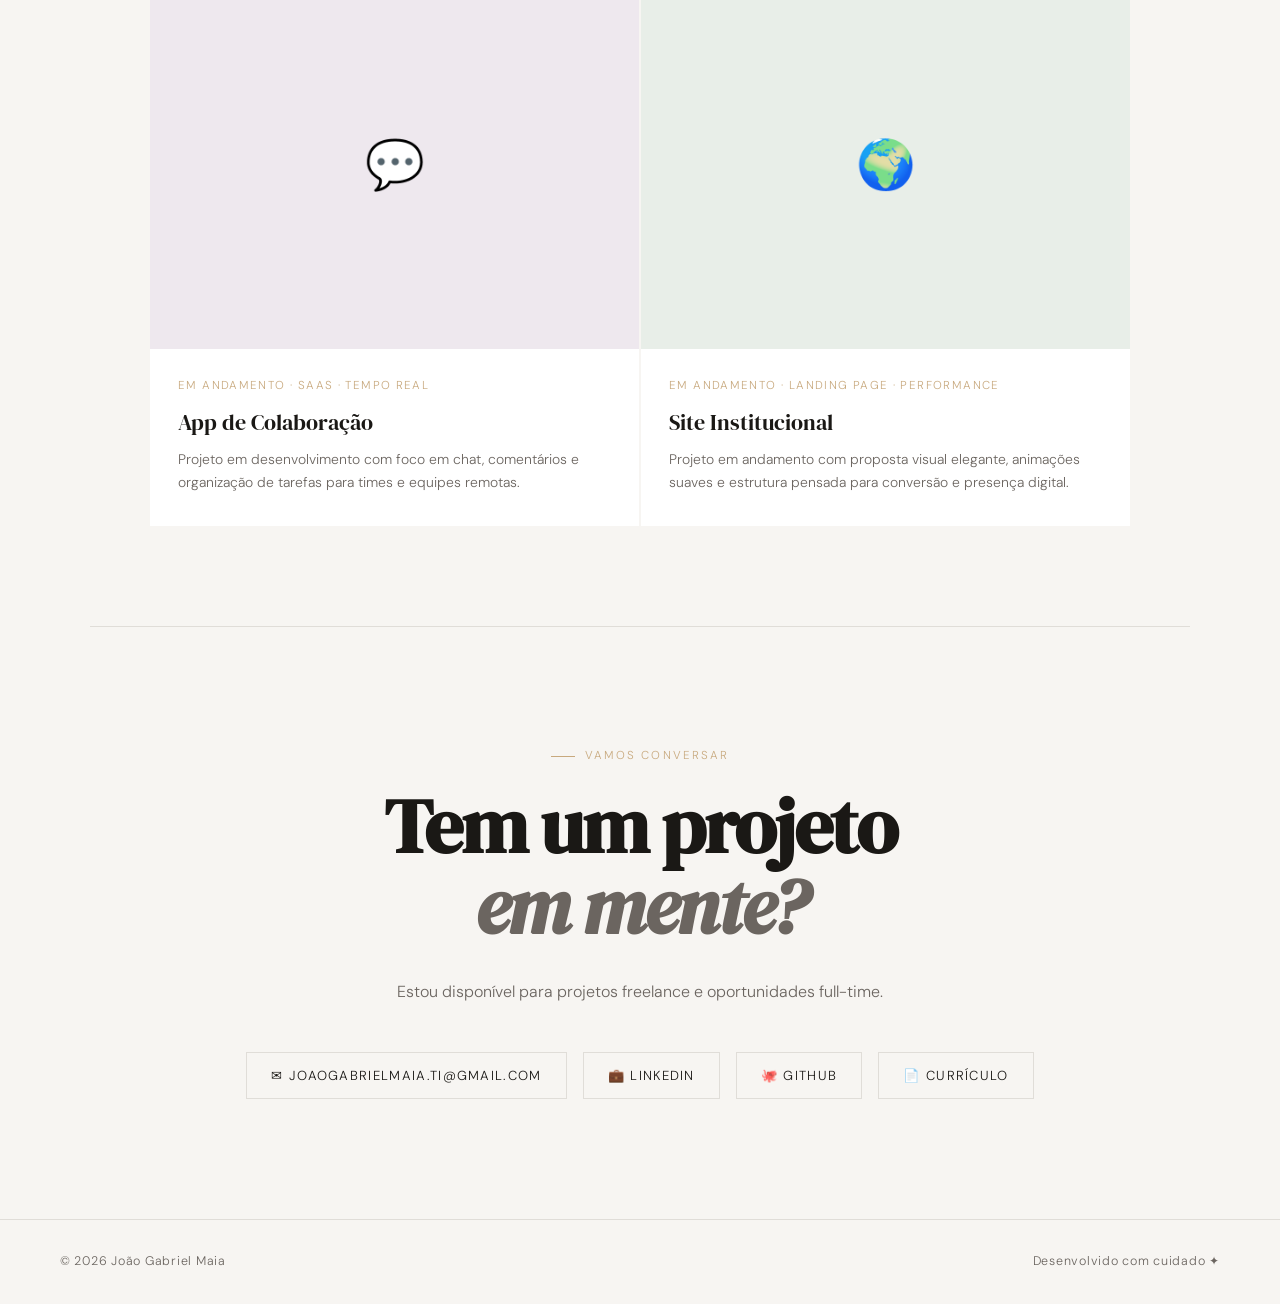
==== commit 9c972eb1: "Add profile photo to about section" ====
--- a/index.html
+++ b/index.html
@@ -50,7 +50,9 @@
 
   <section id="sobre">
     <div class="about-img-wrap reveal">
-      <div class="about-img-placeholder">👨‍💻</div>
+      <div class="about-img-placeholder about-photo-frame">
+        <img class="about-photo" src="files/joao-gabriel-photo.svg" alt="Foto de Joao Gabriel Maia" loading="lazy" />
+      </div>
       <div class="about-badge">
         <strong>3+</strong>
         Anos de<br />estudo e prática
@@ -247,9 +249,9 @@
     </p>
 
     <div class="contact-links reveal">
-      <a href="mailto:joaogabrielmaia.ti@gmail.com" class="contact-link">✉ joaogabrielmaia.ti@gmail.com</a>
-      <a href="#" class="contact-link">💼 LinkedIn</a>
-      <a href="#" class="contact-link">🐙 GitHub</a>
+      <a href="https://mail.google.com/mail/?view=cm&fs=1&to=joaogabrielmaia.ti@gmail.com" class="contact-link" target="_blank" rel="noopener noreferrer">✉ joaogabrielmaia.ti@gmail.com</a>
+      <a href="https://www.linkedin.com/in/joao-gabriel-maia-6646ba320/" class="contact-link" target="_blank" rel="noopener noreferrer">💼 LinkedIn</a>
+      <a href="https://github.com/JoaoGBMaia" class="contact-link" target="_blank" rel="noopener noreferrer">🐙 GitHub</a>
       <a href="#" class="contact-link">📄 Currículo</a>
     </div>
   </section>
--- a/files/style.css
+++ b/files/style.css
@@ -262,6 +262,24 @@
   background: linear-gradient(135deg, transparent 60%, rgba(200, 169, 126, 0.15));
 }
 
+
+.about-photo-frame {
+  padding: 0;
+  background: linear-gradient(180deg, #dfdbd4 0%, #d7d2cb 100%);
+}
+
+.about-photo-frame::after {
+  background: linear-gradient(180deg, rgba(255, 255, 255, 0.04) 0%, rgba(200, 169, 126, 0.16) 100%);
+}
+
+.about-photo {
+  width: 100%;
+  height: 100%;
+  object-fit: cover;
+  object-position: center 20%;
+  display: block;
+}
+
 .about-badge {
   position: absolute;
   bottom: -20px;
